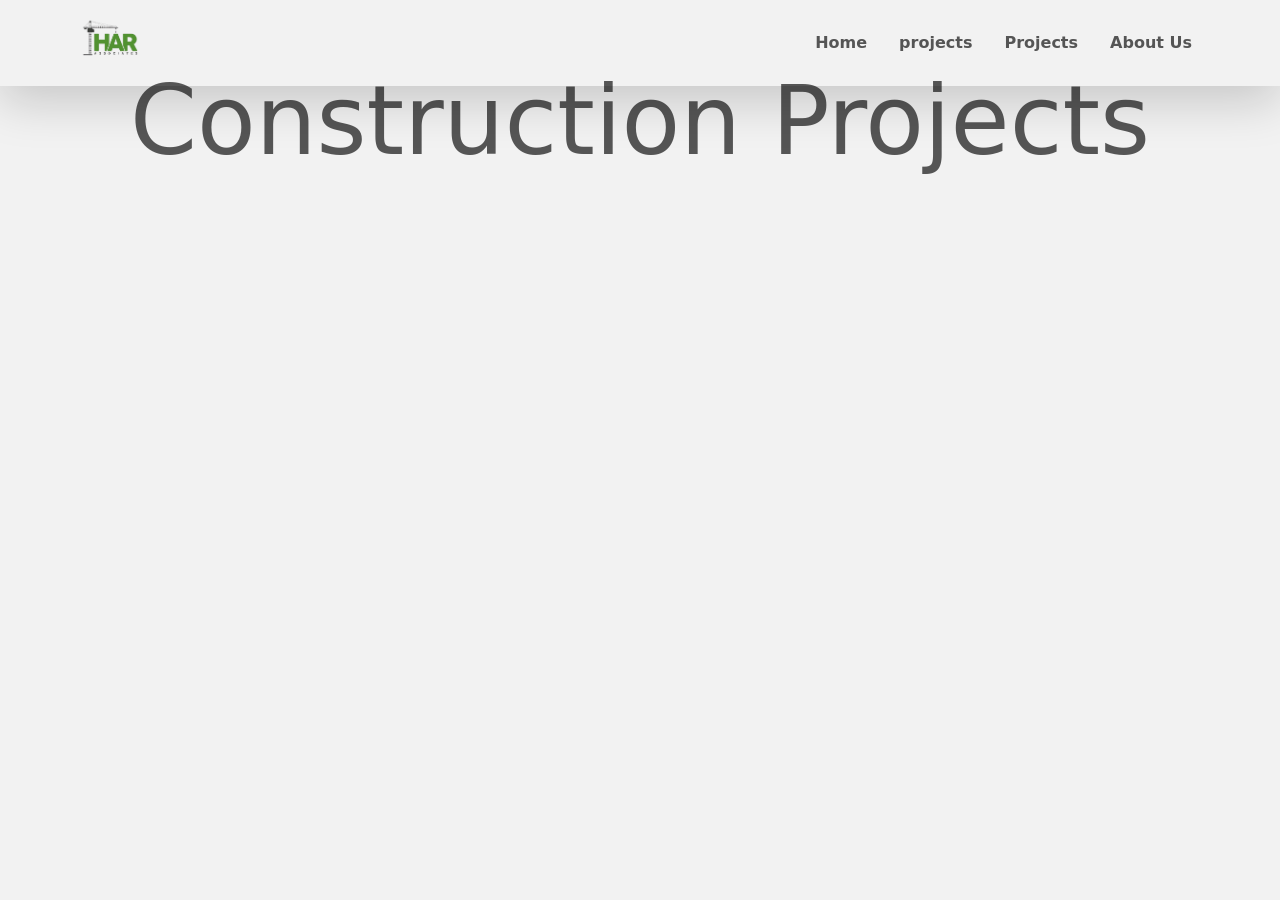
==== pages/construction_projects.html @ 303f8ae4 "Update myservices to myprojects" ====
<!doctype html>
<html lang="en">
    <head>
        <!-- Required meta tags -->
        <meta charset="utf-8">
        <meta name="viewport" content="width=device-width, initial-scale=1, shrink-to-fit=no">
      
        <link rel="preconnect" href="https://fonts.googleapis.com">
        <link rel="preconnect" href="https://fonts.gstatic.com" crossorigin>
        <link rel="preconnect" href="https://fonts.googleapis.com">
        <link rel="preconnect" href="https://fonts.gstatic.com" crossorigin>
        <link href="https://fonts.googleapis.com/css2?family=Lato:ital,wght@0,100;0,300;0,400;0,700;0,900;1,100;1,300;1,400;1,700;1,900&family=Open+Sans:ital,wght@0,300..800;1,300..800&family=Roboto+Condensed:ital,wght@0,100..900;1,100..900&family=Roboto:ital,wght@0,100;0,300;0,400;0,500;0,700;0,900;1,100;1,300;1,400;1,500;1,700;1,900&display=swap" rel="stylesheet">
        <link rel="preconnect" href="https://fonts.googleapis.com">
        <link rel="preconnect" href="https://fonts.gstatic.com" crossorigin>
        <link href="https://fonts.googleapis.com/css2?family=Lato:ital,wght@0,100;0,300;0,400;0,700;0,900;1,100;1,300;1,400;1,700;1,900&family=Open+Sans:ital,wght@0,300..800;1,300..800&family=Oswald:wght@200..700&family=Roboto+Condensed:ital,wght@0,100..900;1,100..900&family=Roboto:ital,wght@0,100;0,300;0,400;0,500;0,700;0,900;1,100;1,300;1,400;1,500;1,700;1,900&display=swap" rel="stylesheet">
        <!-- Bootstrap CSS -->
        <link href="https://cdn.jsdelivr.net/npm/bootstrap@5.3.3/dist/css/bootstrap.min.css" rel="stylesheet" integrity="sha384-QWTKZyjpPEjISv5WaRU9OFeRpok6YctnYmDr5pNlyT2bRjXh0JMhjY6hW+ALEwIH" crossorigin="anonymous">
        <link rel="stylesheet" href="https://fonts.googleapis.com/css2?family=Material+Symbols+Outlined:opsz,wght,FILL,GRAD@20..48,100..700,0..1,-50..200&icon_names=north_east" />
        <link rel="stylesheet" href="../style.css">
    
      </head>
      <body>
        
        <header class="header_area">
            <div class="main-menu">
              <nav class="navbar navbar-expand-lg navbar-light fixed-top shadow-lg" id="main_navbar" style="padding-left: 5rem; padding-right: 5rem;">
                  <a class="navbar-brand" href="#">
                    <img src="../logos/HAR_logo.png" alt="" width="60" height="60">
                    </a>
                  <button id="navCollapsebtn" class="navbar-toggler" onclick="changeNavBack()" type="button" data-bs-toggle="collapse" data-bs-target="#navbarNav" aria-controls="navbarNav" aria-expanded="false" aria-label="Toggle navigation">
                    <span class="navbar-toggler-icon"></span>
                  </button>
                  <div class="collapse navbar-collapse" id="navbarNav">
                    <ul class="navbar-nav ms-auto text-center">
                      <li class="nav-item ms-3">
                        <a class="nav-link" aria-current="page" href="#">Home</a>
                      </li>
                      <li class="nav-item ms-3">
                        <a class="nav-link" href="#ourservices">projects</a>
                      </li>
                      <li class="nav-item ms-3">
                        <a class="nav-link" href="#">Projects</a>
                      </li>
                      <li class="nav-item ms-3">
                        <a class="nav-link" href="#about-us">About Us</a>
                      </li>
                    </ul>
                  </div>
              </nav>
            </div>
          </header>

          <section class="construction-projects">
            <div class="container-fluid section_start">
                <div class="row">
                    <h2>Construction Projects</h2>
                </div>
            </div>
          </section>
      </body>
</html>
---- style.css ----
body{
    position: relative;
    background-color: #F2F2F2;
}

.home_pg{
    padding-top: 15%;
}

.bg-img{
    background-image: url('resources/blurred_background.jpg');
    background-size:cover;
    background-repeat: no-repeat;
    background-attachment: fixed;
    background-position: center center;
    height: 80vh;
    width: 100vw;
    position: relative;
    z-index: -1;
}


/* .blur{
    position:absolute;
    top: 0;
    left: 0;
    z-index: 5;
    width: 100vw;
    height: 100vh;
    backdrop-filter: blur(5px);
} */

.bg_text{
    font-size: 7rem;
    background-color: #656765;
    color: #fff;
    position: relative;
    /* mix-blend-mode:multiply; */
    border-radius: 25px;
    padding: 1.2rem;
    text-align: center;
}

.heading_txt{
    font-size: 7rem;
    font-family: lato;
    color: #656765;
    text-align: center;
    font-weight: bold;
    padding: 1.2rem;
}
h2{
    font-size: 6rem;
    color: #555555;
    text-align: center;
}

h1{
    font-size: 1.7rem;
}



.card-title{
    color: white;
    font-size: 1.7rem;
    font-family: 'lato';
    font-weight:bolder;
}

.card-layout{
    padding: 3rem;
    border-radius: 30%;
}

.card-text{
    color: white;
    font-size: 1.1rem;
    font-weight: lighter;
}

.heading_home_cards{
    font-size: 4rem;
    color: white;
}

.borders{
    background-color: #919395e9;
    padding: 1.8rem;
    border: 1px solid white;
    border-top: 0px
}

.home_card_text{
    font-size: 1.3rem;
    color: white;
}

card-body{
    padding: 3rem;
}

hr{
    height: 10px;
    size: 3rem;
}

.service-heading{
    color: white;
    font-weight:bold;
    font-size: 2.2rem;
}

.srv_head{
    font-size: 5.5rem;
    color: #503a2c;
    /* text-align: center; */
    letter-spacing: 8px;
    font-family:'Oswald';
}

.srv_head_color{
    font-size: 5.5rem;
    color: #9E877A;
    /* text-align: center; */
    letter-spacing: 8px;
    font-family:'Oswald';
}


.abt_head{
    font-size: 5.5rem;
    color: #000000;
    text-align: center;
    letter-spacing: 8px;
    font-family:'Oswald';
}

.abt_head_color{
    font-size: 5.5rem;
    color: #9E877A;
    text-align: center;
    letter-spacing: 8px;
    font-family:'Oswald';
}

h4{
    font-size: 2rem;
    color: #4b4b4b;
    /* text-align: center; */
    font-weight: lighter;
}

.about_para{
    font-size: 1.2rem;
    padding-right: 3rem;
}

.a_link{
    color: #509431;
    font-size: 1.3rem;
    font-weight: bold;
}
.color-overlay {
    position: absolute;
    width: 100%;
    height: 100%;
    /* background-color: rgba(0, 0, 0, 0.2) */
}

.nav-item{
    font-weight: 600;
}

.nav-item:hover{
    font-weight: lighter;
}

.btn-secondary:hover{
    background-color: #ffffff;
    color: #555555;
}

.card-img-top{
    border-top-left-radius: 2rem;
    border-top-right-radius: 2rem;
}

.team_image{
    padding: .5rem;
}

.card-body{
    border-end-start-radius: 2rem;
    border-end-end-radius: 2rem;
    text-align: center;
    box-shadow: 0 2px 10px rgba(0,0,0,.2);
    padding: 2rem;
}

.card{
    border-radius: 2rem;
    text-align: center;
    box-shadow: 0 5px 10px rgba(0,0,0,.2);
}


.service-title{
    align-items: start;
    padding-top: 1.5rem;
    padding-left: 3rem;
    
}

.service-content{
    margin-top: 1rem;
    margin-bottom: 2rem;
}

.cend{
    justify-content: end;
}

.section_start{
    margin-top: 5%;
    margin-bottom: 5%;
}

.about_us{
    margin-top: 5rem;
    margin-bottom: 5rem;
}

.team_info{
    text-align: center;
    padding: 2rem;
}


/* .nav-link{
    color: #000000;
    font-weight: 500;
} */

@media (max-width: 768px){

    .bg_text{
        font-size: calc(1.525rem + 3.3vw);
        background-color: #656765;
        color: #fff;
        position: relative;
        mix-blend-mode: multiply;
        border-radius: 25px;
        padding: 1.2rem;
        text-align: center;
    }

    .home_pg{
        padding-top: 35%;
        padding-left: 3rem;
        padding-right: 3rem;
    }
    .cend{
        justify-content: center;
    }

    .abt_head{
        font-size: calc(1.525rem + 3.3vw);
        color: #000000;
        text-align: start;
        letter-spacing: 8px;
        font-family:'Oswald';
    }
    
    .heading_home_cards{
        font-size: calc(1.525rem + 3.3vw);
        color: white;
    }
    
    .home_card_text{
        font-size: 1rem;
        color: white;
        text-align: center;
    }

    .abt_head_color{
        font-size: calc(1.525rem + 3.3vw);
        color: #9E877A;
        text-align: start;
        letter-spacing: 8px;
        font-family:'Oswald';
    }

    .srv_head{
        font-size: calc(1.525rem + 3.3vw);
        color: #000000;
        text-align: start;
        letter-spacing: 8px;
        font-family:'Oswald';
    }
    
    .srv_head_color{
        font-size: calc(1.525rem + 3.3vw);
        color: #9E877A;
        text-align: start;
        letter-spacing: 8px;
        font-family:'Oswald';
    }

    .cstart{
        justify-content: center;
    }

    .card-layout{
        padding: 1rem;
    }

    .service-title{
        margin-top: 3rem;
    }

    .service-content{
        margin-top: 0rem;
        margin-bottom: 0rem;
    }

    hr{
        margin-left: 1rem;
        width: 20%;
    }

    .heading_txt{
        font-size: calc(1.525rem + 3.3vw);
        font-family: lato;
        color: #656765;
        text-align: center;
        font-weight: bold;
        padding: 1.2rem;
    }
    h2{
        font-size: calc(1.3rem + 2.3vw);
        color: #555555;
        text-align: center;
    }
    
    h4{
        font-size: calc(0.8rem + 2.3vw);
        color: #555555;
        text-align: center;
        font-weight: lighter;
    }
    
    .a_link{
        color: #509431;
        font-size: calc(0.4rem + 2.3vw);
        font-weight: bold;
    }
    h1.heading_green{
        color: #509431;
    }
    h1{
        font-size: calc(1.525rem + 3.3vw);
        color: #555555;
    }
    h2{
        font-size: calc(1.3rem + 2.3vw);
        color: #555555;
    }
    h4{
        font-size: calc(0.8rem + 2.3vw);
        color: #555555;
    }
    .flex-row-reverse{
        justify-content: center;
    }
    .nav-item:hover{
        font-weight: bold;
    }
    
    .btn-secondary:hover{
        background-color: #ffffff;
        color: #555555;
    }
}
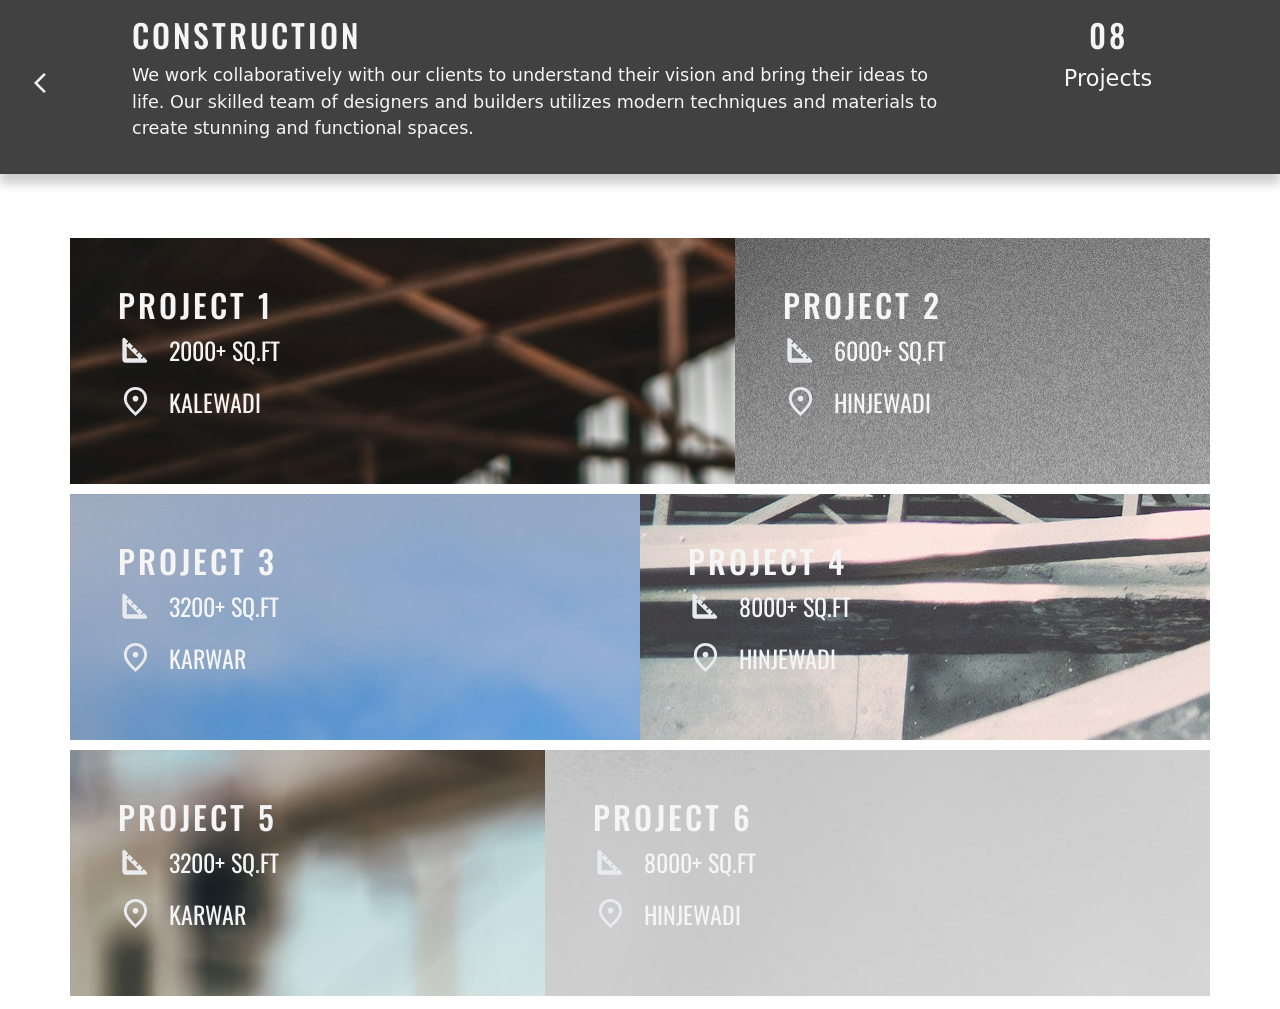
==== commit be7f6d18: "New Changes" ====
--- a/pages/construction_projects.html
+++ b/pages/construction_projects.html
@@ -13,49 +13,116 @@
         <link rel="preconnect" href="https://fonts.googleapis.com">
         <link rel="preconnect" href="https://fonts.gstatic.com" crossorigin>
         <link href="https://fonts.googleapis.com/css2?family=Lato:ital,wght@0,100;0,300;0,400;0,700;0,900;1,100;1,300;1,400;1,700;1,900&family=Open+Sans:ital,wght@0,300..800;1,300..800&family=Oswald:wght@200..700&family=Roboto+Condensed:ital,wght@0,100..900;1,100..900&family=Roboto:ital,wght@0,100;0,300;0,400;0,500;0,700;0,900;1,100;1,300;1,400;1,500;1,700;1,900&display=swap" rel="stylesheet">
+        
         <!-- Bootstrap CSS -->
+
+        <link rel="stylesheet" href="https://fonts.googleapis.com/css2?family=Material+Symbols+Outlined:opsz,wght,FILL,GRAD@20..48,100..700,0..1,-50..200" />
         <link href="https://cdn.jsdelivr.net/npm/bootstrap@5.3.3/dist/css/bootstrap.min.css" rel="stylesheet" integrity="sha384-QWTKZyjpPEjISv5WaRU9OFeRpok6YctnYmDr5pNlyT2bRjXh0JMhjY6hW+ALEwIH" crossorigin="anonymous">
-        <link rel="stylesheet" href="https://fonts.googleapis.com/css2?family=Material+Symbols+Outlined:opsz,wght,FILL,GRAD@20..48,100..700,0..1,-50..200&icon_names=north_east" />
-        <link rel="stylesheet" href="../style.css">
+        <link rel="stylesheet" href="../css/projects.css">
     
       </head>
       <body>
-        
-        <header class="header_area">
-            <div class="main-menu">
-              <nav class="navbar navbar-expand-lg navbar-light fixed-top shadow-lg" id="main_navbar" style="padding-left: 5rem; padding-right: 5rem;">
-                  <a class="navbar-brand" href="#">
-                    <img src="../logos/HAR_logo.png" alt="" width="60" height="60">
-                    </a>
-                  <button id="navCollapsebtn" class="navbar-toggler" onclick="changeNavBack()" type="button" data-bs-toggle="collapse" data-bs-target="#navbarNav" aria-controls="navbarNav" aria-expanded="false" aria-label="Toggle navigation">
-                    <span class="navbar-toggler-icon"></span>
-                  </button>
-                  <div class="collapse navbar-collapse" id="navbarNav">
-                    <ul class="navbar-nav ms-auto text-center">
-                      <li class="nav-item ms-3">
-                        <a class="nav-link" aria-current="page" href="#">Home</a>
-                      </li>
-                      <li class="nav-item ms-3">
-                        <a class="nav-link" href="#ourservices">projects</a>
-                      </li>
-                      <li class="nav-item ms-3">
-                        <a class="nav-link" href="#">Projects</a>
-                      </li>
-                      <li class="nav-item ms-3">
-                        <a class="nav-link" href="#about-us">About Us</a>
-                      </li>
-                    </ul>
-                  </div>
-              </nav>
-            </div>
-          </header>
 
-          <section class="construction-projects">
-            <div class="container-fluid section_start">
-                <div class="row">
-                    <h2>Construction Projects</h2>
+        <section class="construction-projects">
+            <div class="container-fluid">
+                <div class="row project_header">
+                    <div class="col-md-1 d-flex flex-column justify-content-center"> 
+                        <a href="../index.html">
+                            <span class="material-symbols-outlined">
+                                arrow_back_ios_new
+                                </span>
+                        </a>
+                    </div>
+                    <div class="col-md-8 d-flex flex-column justify-content-center"> 
+                        <h2>CONSTRUCTION</h2>
+                        <p style="font-size: 1.1rem;">We work collaboratively with our clients to understand their vision and bring their ideas to life. Our skilled team of designers and builders utilizes modern techniques and materials to create stunning and functional spaces.
+                        </p>
+                    </div>
+                    <div class="col-md-3 d-flex flex-column align-items-center">
+                        <h2>08</h2>
+                        <p style="font-size: 1.4rem;">Projects</p>
+                    </div>
                 </div>
             </div>
-          </section>
+        </section>
+
+        <section class="construction-details">
+            <div class="container section_start">
+                <div class="row row-cols-2">
+                    <div class="col-md-7 project_format" style="background: url('/resources/background_1.jpg'); border-right: 1px white;">
+                        <h2>PROJECT 1</h2>
+                        <div class="d-flex flex-row ">
+                            <img src="/icons/sqaure_feet.svg" alt="sqaure foot" width="35" height="35">
+                            <span><p class="area_text">2000+ SQ.FT</p></span>
+                        </div>
+                        <div class="d-flex flex-row ">
+                            <img src="/icons/loaction_svg.svg" alt="location" width="35" height="35">
+                            <span><p class="area_text">KALEWADI</p></span>
+                        </div>
+                    </div>
+                    <div class="col-md-5 project_format" style="background: url('/resources/background_2.jpg');">
+                        <h2>PROJECT 2</h2>
+                        <div class="d-flex flex-row ">
+                            <img src="/icons/sqaure_feet.svg" alt="sqaure foot" width="35" height="35">
+                            <span><p class="area_text">6000+ SQ.FT</p></span>
+                        </div>
+                        <div class="d-flex flex-row ">
+                            <img src="/icons/loaction_svg.svg" alt="location" width="35" height="35">
+                            <span><p class="area_text">HINJEWADI</p></span>
+                        </div>
+                    </div>
+                </div>
+
+                <div class="row" style="padding-top: .6rem;">
+                    <div class="col-md-6 project_format" style="background: url('/resources/background_3.jpg');">
+                        <h2>PROJECT 3</h2>
+                        <div class="d-flex flex-row ">
+                            <img src="/icons/sqaure_feet.svg" alt="sqaure foot" width="35" height="35">
+                            <span><p class="area_text">3200+ SQ.FT</p></span>
+                        </div>
+                        <div class="d-flex flex-row ">
+                            <img src="/icons/loaction_svg.svg" alt="location" width="35" height="35">
+                            <span><p class="area_text">KARWAR</p></span>
+                        </div>
+                    </div>
+                    <div class="col-md-6 project_format" style="background: url('/resources/background_4.jpg');">
+                        <h2>PROJECT 4</h2>
+                        <div class="d-flex flex-row ">
+                            <img src="/icons/sqaure_feet.svg" alt="sqaure foot" width="35" height="35">
+                            <span><p class="area_text">8000+ SQ.FT</p></span>
+                        </div>
+                        <div class="d-flex flex-row ">
+                            <img src="/icons/loaction_svg.svg" alt="location" width="35" height="35">
+                            <span><p class="area_text">HINJEWADI</p></span>
+                        </div>
+                    </div>
+                </div>
+
+                <div class="row" style="padding-top: .6rem;">
+                    <div class="col-md-5 project_format" style="background: url('/resources/background_5.jpg');">
+                        <h2>PROJECT 5</h2>
+                        <div class="d-flex flex-row ">
+                            <img src="/icons/sqaure_feet.svg" alt="sqaure foot" width="35" height="35">
+                            <span><p class="area_text">3200+ SQ.FT</p></span>
+                        </div>
+                        <div class="d-flex flex-row ">
+                            <img src="/icons/loaction_svg.svg" alt="location" width="35" height="35">
+                            <span><p class="area_text">KARWAR</p></span>
+                        </div>
+                    </div>
+                    <div class="col-md-7 project_format" style="background: url('/resources/IMG_1247.JPG');">
+                        <h2>PROJECT 6</h2>
+                        <div class="d-flex flex-row ">
+                            <img src="/icons/sqaure_feet.svg" alt="sqaure foot" width="35" height="35">
+                            <span><p class="area_text">8000+ SQ.FT</p></span>
+                        </div>
+                        <div class="d-flex flex-row ">
+                            <img src="/icons/loaction_svg.svg" alt="location" width="35" height="35">
+                            <span><p class="area_text">HINJEWADI</p></span>
+                        </div>
+                    </div>
+                </div>
+            </div>
+        </section>
       </body>
 </html>
--- a/css/projects.css
+++ b/css/projects.css
@@ -0,0 +1,74 @@
+.section_start{
+    margin-top: 5%;
+    margin-bottom: 1%;
+}
+
+.project_header{
+    padding: 1rem;
+    /* padding-top: 1rem;
+    padding-left: 3rem;
+    padding-right: 3rem; */
+    box-shadow: 0 10px 10px rgba(0,0,0,.2);
+    background-color: #414141;
+    mix-blend-mode:darken;
+    /* border-radius: 5rem; */
+}
+
+h2{
+    font-size: 2rem;
+    font-family: Oswald;
+    color: whitesmoke;
+    letter-spacing: 3px;
+}
+
+/* img{
+    filter: blur(8px);
+  -webkit-filter: blur(8px);
+} */
+
+p{
+    color: whitesmoke;
+}
+
+.borders{
+    background-color: #414141;
+    border-right: 1px solid white;
+}
+
+.project_back{
+    height: auto;
+    width: 100%;
+}
+
+h3{
+    font-size: 2rem;
+    color: whitesmoke;
+}
+
+.area_text{
+    color: whitesmoke;
+    font-size: 1.5rem;
+    font-family: Oswald;
+    padding-left: 1rem;
+}
+
+h4{
+    color: whitesmoke;
+    padding: .5rem;
+    font-size: 1.5rem;
+    font-family: 'Oswald';
+    font-weight: normal;
+}
+
+.material-symbols-outlined {
+    color: whitesmoke;
+    font-variation-settings:
+    'FILL' 0,
+    'wght' 400,
+    'GRAD' 0,
+    'opsz' 24,
+}
+
+.project_format{
+    padding: 3rem;
+}
